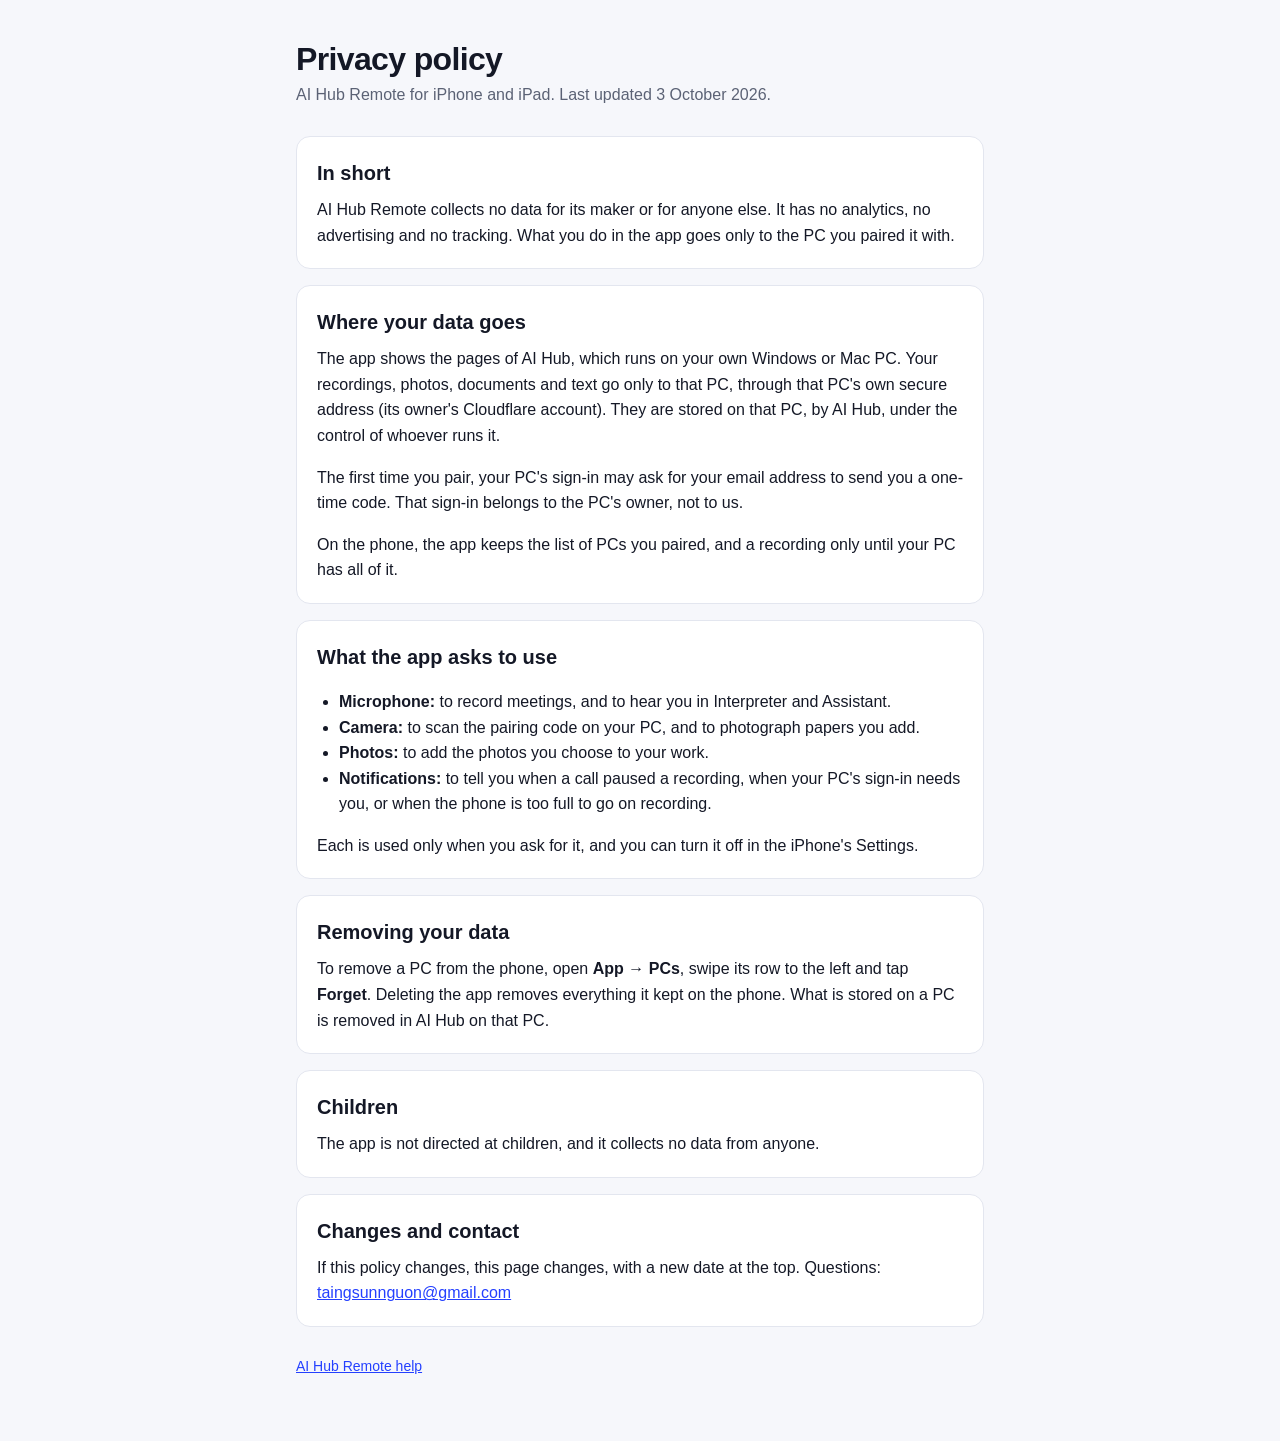
==== privacy/index.html @ 80ea1b27 "Help and privacy pages for AI Hub Remote Co-Authored-By: Claude Opus 5.5 <noreply@anthropic.com>" ====
<!doctype html>
<html lang="en">
<head>
<meta charset="utf-8">
<meta name="viewport" content="width=device-width, initial-scale=1">
<title>AI Hub Remote: Privacy</title>
<meta name="description" content="The privacy policy of AI Hub Remote.">
<link rel="stylesheet" href="../style.css">
</head>
<body>
<main>
  <header>
    <h1>Privacy policy</h1>
    <p>AI Hub Remote for iPhone and iPad. Last updated 3 October 2026.</p>
  </header>

  <section>
    <h2>In short</h2>
    <p>AI Hub Remote collects no data for its maker or for anyone else. It has no analytics, no advertising and no tracking. What you do in the app goes only to the PC you paired it with.</p>
  </section>

  <section>
    <h2>Where your data goes</h2>
    <p>The app shows the pages of AI Hub, which runs on your own Windows or Mac PC. Your recordings, photos, documents and text go only to that PC, through that PC's own secure address (its owner's Cloudflare account). They are stored on that PC, by AI Hub, under the control of whoever runs it.</p>
    <p>The first time you pair, your PC's sign-in may ask for your email address to send you a one-time code. That sign-in belongs to the PC's owner, not to us.</p>
    <p>On the phone, the app keeps the list of PCs you paired, and a recording only until your PC has all of it.</p>
  </section>

  <section>
    <h2>What the app asks to use</h2>
    <ul>
      <li><strong>Microphone:</strong> to record meetings, and to hear you in Interpreter and Assistant.</li>
      <li><strong>Camera:</strong> to scan the pairing code on your PC, and to photograph papers you add.</li>
      <li><strong>Photos:</strong> to add the photos you choose to your work.</li>
      <li><strong>Notifications:</strong> to tell you when a call paused a recording, when your PC's sign-in needs you, or when the phone is too full to go on recording.</li>
    </ul>
    <p>Each is used only when you ask for it, and you can turn it off in the iPhone's Settings.</p>
  </section>

  <section>
    <h2>Removing your data</h2>
    <p>To remove a PC from the phone, open <strong>App → PCs</strong>, swipe its row to the left and tap <strong>Forget</strong>. Deleting the app removes everything it kept on the phone. What is stored on a PC is removed in AI Hub on that PC.</p>
  </section>

  <section>
    <h2>Children</h2>
    <p>The app is not directed at children, and it collects no data from anyone.</p>
  </section>

  <section>
    <h2>Changes and contact</h2>
    <p>If this policy changes, this page changes, with a new date at the top. Questions: <a href="mailto:taingsunnguon@gmail.com">taingsunnguon@gmail.com</a></p>
  </section>

  <footer>
    <a href="../">AI Hub Remote help</a>
  </footer>
</main>
</body>
</html>
---- style.css ----
:root {
  --bg: #f6f7fb;
  --card: #ffffff;
  --ink: #141826;
  --muted: #5b6275;
  --line: #e3e6ef;
  --blue: #2440ff;
}
@media (prefers-color-scheme: dark) {
  :root {
    --bg: #0f1218;
    --card: #181c25;
    --ink: #eef0f6;
    --muted: #a3a9b9;
    --line: #2a2f3c;
    --blue: #7d8cff;
  }
}
* { box-sizing: border-box; }
body {
  margin: 0;
  background: var(--bg);
  color: var(--ink);
  font: 16px/1.6 -apple-system, BlinkMacSystemFont, "Segoe UI", Roboto, "Helvetica Neue", Arial, sans-serif;
}
main { max-width: 720px; margin: 0 auto; padding: 40px 16px 64px; }
header { margin-bottom: 28px; }
header p { margin: 4px 0 0; color: var(--muted); }
h1 { margin: 0; font-size: 32px; line-height: 1.2; letter-spacing: -0.02em; }
h2 { margin: 0 0 8px; font-size: 20px; }
section {
  margin: 0 0 16px;
  padding: 20px;
  background: var(--card);
  border: 1px solid var(--line);
  border-radius: 14px;
}
section p:first-of-type { margin-top: 0; }
section p:last-child, section ul:last-child, section ol:last-child { margin-bottom: 0; }
ul, ol { padding-left: 22px; }
a { color: var(--blue); }
dt { font-weight: 600; margin-top: 12px; }
dt:first-child { margin-top: 0; }
dd { margin: 2px 0 0; color: var(--muted); }
footer { margin-top: 28px; color: var(--muted); font-size: 14px; }
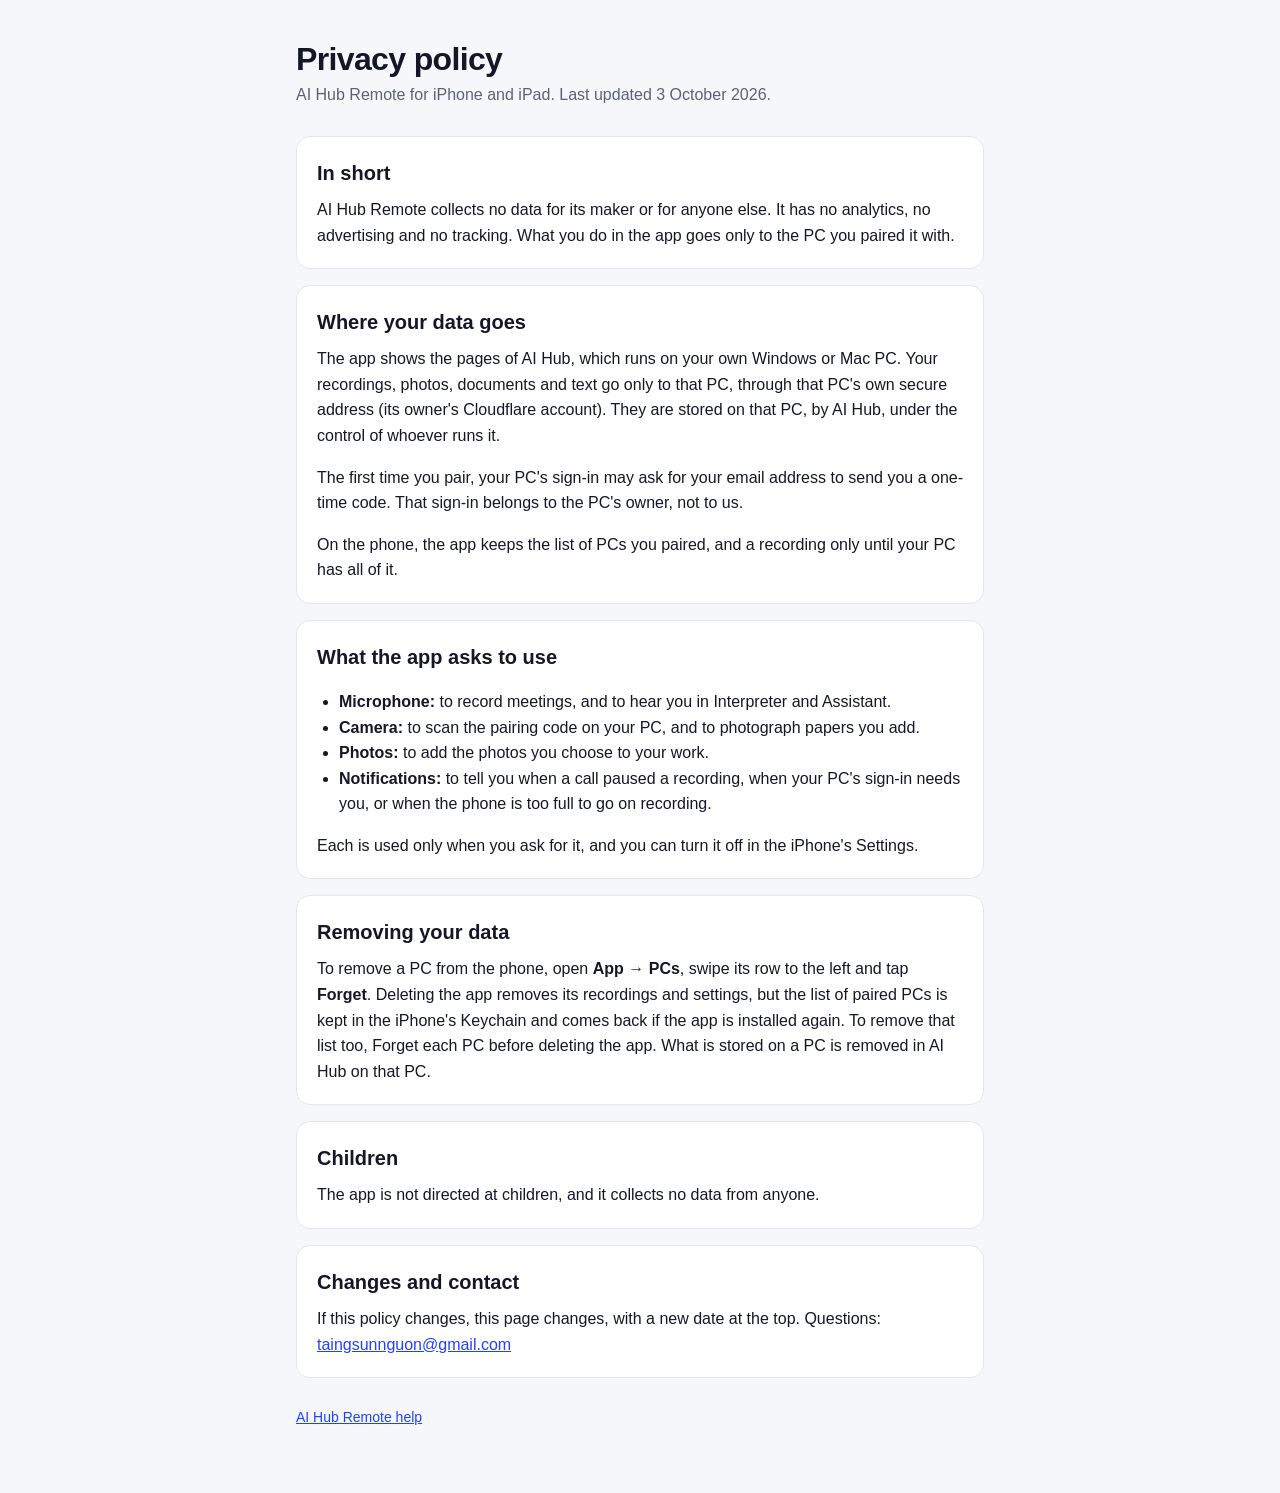
==== commit bec39893: "Privacy: the paired PCs stay in the Keychain after deleting the app; Help: where AI Hub for PC comes" ====
--- a/privacy/index.html
+++ b/privacy/index.html
@@ -39,7 +39,7 @@
 
   <section>
     <h2>Removing your data</h2>
-    <p>To remove a PC from the phone, open <strong>App → PCs</strong>, swipe its row to the left and tap <strong>Forget</strong>. Deleting the app removes everything it kept on the phone. What is stored on a PC is removed in AI Hub on that PC.</p>
+    <p>To remove a PC from the phone, open <strong>App → PCs</strong>, swipe its row to the left and tap <strong>Forget</strong>. Deleting the app removes its recordings and settings, but the list of paired PCs is kept in the iPhone's Keychain and comes back if the app is installed again. To remove that list too, Forget each PC before deleting the app. What is stored on a PC is removed in AI Hub on that PC.</p>
   </section>
 
   <section>
